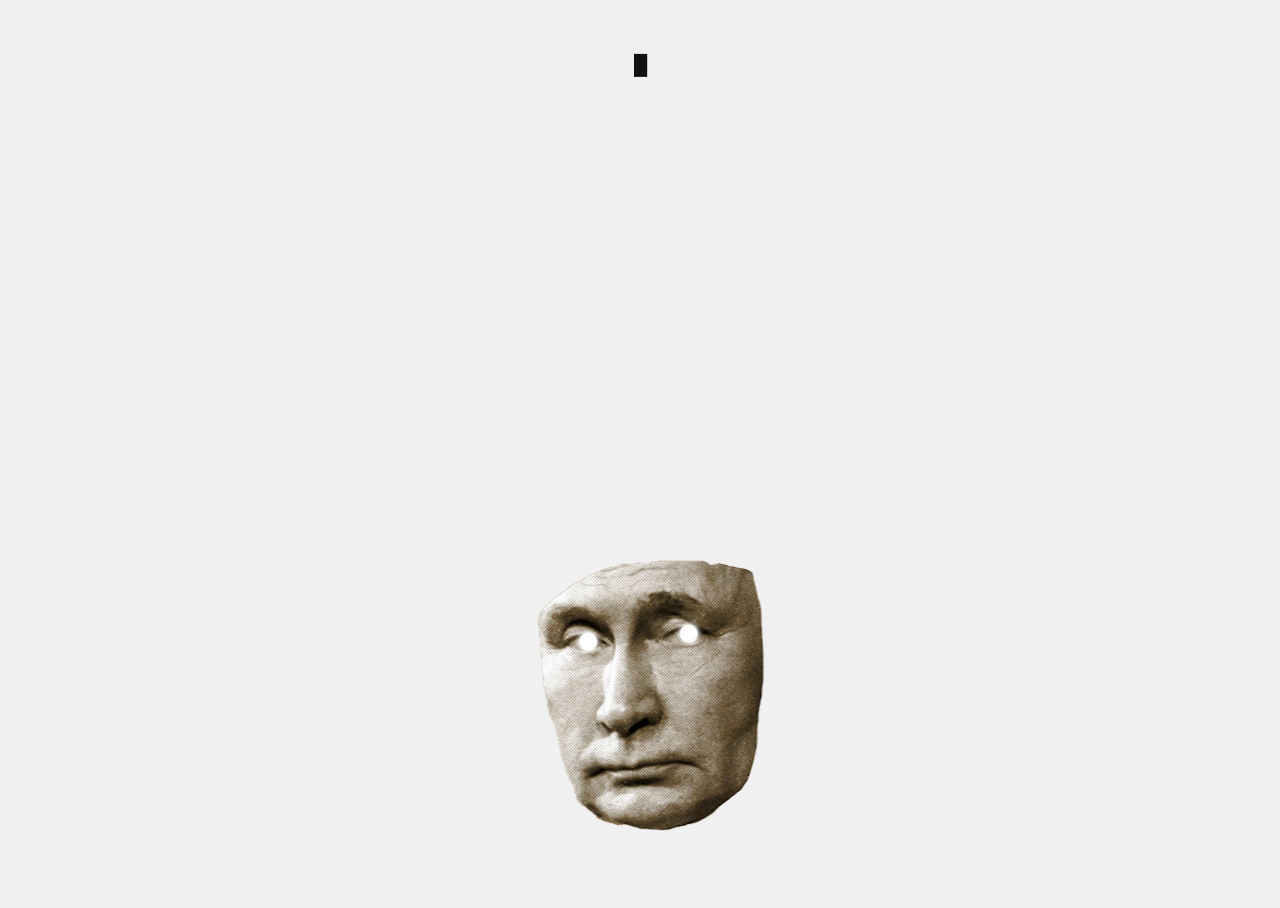
==== cabinet.html @ 61e0a9a3 "basic link to putin page" ====
<!DOCTYPE html>
<html lang="en">
<head>
    <meta charset="UTF-8">
    <meta name="viewport" content="width=device-width, initial-scale=1.0">
    <title>Document</title>
    <link rel="stylesheet" href="assets/css/cabinet.css">
</head>
<body>
    <div id="title"><span id="typed-text"></span><span id="cursor">█</span></div>
    
    <div id="back"><img class="svg" src="assets/img/back.svg" alt=""></div>
    <div id="front"><img class="svg" src="assets/img/front.svg" alt=""></div>
    <div id="file6"><img class="file" src="assets/img/file1.svg" alt=""></div>
    <div id="file5"><img class="file" src="assets/img/file3.svg" alt=""></div>
    <div id="file4"><img class="file" src="assets/img/file2.svg" alt=""></div>
    <div id="file3"><img class="file" src="assets/img/file1.svg" alt=""></div>
    <div id="file2"><img class="file" src="assets/img/file3.svg" alt=""></div>
    <div id="file1"><img class="file" src="assets/img/file2.svg" alt=""><a href="putin2.html"><img class="putinButton" src="assets/img/putin-face-slab.png" alt=""></a></div>

    <script src="https://cdn.jsdelivr.net/npm/gsap@3/dist/gsap.min.js"></script>
    <script src="assets/js/cabinet.js"></script>
</body>
</html>
---- assets/css/cabinet.css ----
html, body {
  height: 100%;
  overflow: hidden;
}

body {
  /* background: rgb(16, 16, 16); */
  background: rgb(240, 240, 240);
}

#title {
  position: absolute;
  top: 6%;
  left: 50%;
  transform: translateX(-50%);
  font-family: "Courier New", monospace;
  font-size: 22px;
  letter-spacing: 0.12em;
  color: #111;
  z-index: 20;
  user-select: none;
}

#cursor {
  margin-left: 4px;
  animation: blink 1s steps(1) infinite;
}

@keyframes blink {
  50% { opacity: 0; }
}


.svg {
  width: 100%;
  height: auto;
}

.file {
  width: 100%;
  height: auto;
}

.putinButton {
  position: absolute;
  left: 50%;
  top: 10%;
  transform: translateX(-50%);
  padding: 10px 20px;
  font-size: 16px;
  color: white;
  border: none;
  border-radius: 5px;
  cursor: pointer;
}

#back{
  position:absolute;
  left: 20%;
  top: 40%;
  width: 60%;
  z-index: 1;
}

#file6 {
  position: absolute;
  left: 25.5%;
  top: 35%;
  width: 49%;
  height: auto;
  z-index: 2;
}

#file5 {
  position: absolute;
  left: 25%;
  top: 39%;
  width: 50%;
  height: auto;
  z-index: 3;
}

#file4 {
  position: absolute;
  left: 24.5%;
  top: 43%;
  width: 51%;
  height: auto;
  z-index: 4;
}

#file3 {
  position: absolute;
  left: 24%;
  top: 47%;
  width: 52%;
  height: auto;
  z-index: 5;
}

#file2 {
  position: absolute;
  left: 23.5%;
  top: 51%;
  width: 53%;
  height: auto;
  z-index: 6;
}

#file1 {
  position: absolute;
  left: 23%;
  top: 55%;
  width: 54%;
  height: auto;
  z-index: 7;
}

#front{
  position: absolute;
  left: 15%;
  top: 70%;
  width: 70%;
  z-index: 8;
}

/* make files feel interactive */
[id^="file"] { cursor: pointer; }

/* helps GSAP transforms stay smooth */
#file1, #file2, #file3, #file4, #file5, #file6 {
  will-change: transform;
}

.file { pointer-events: none; }
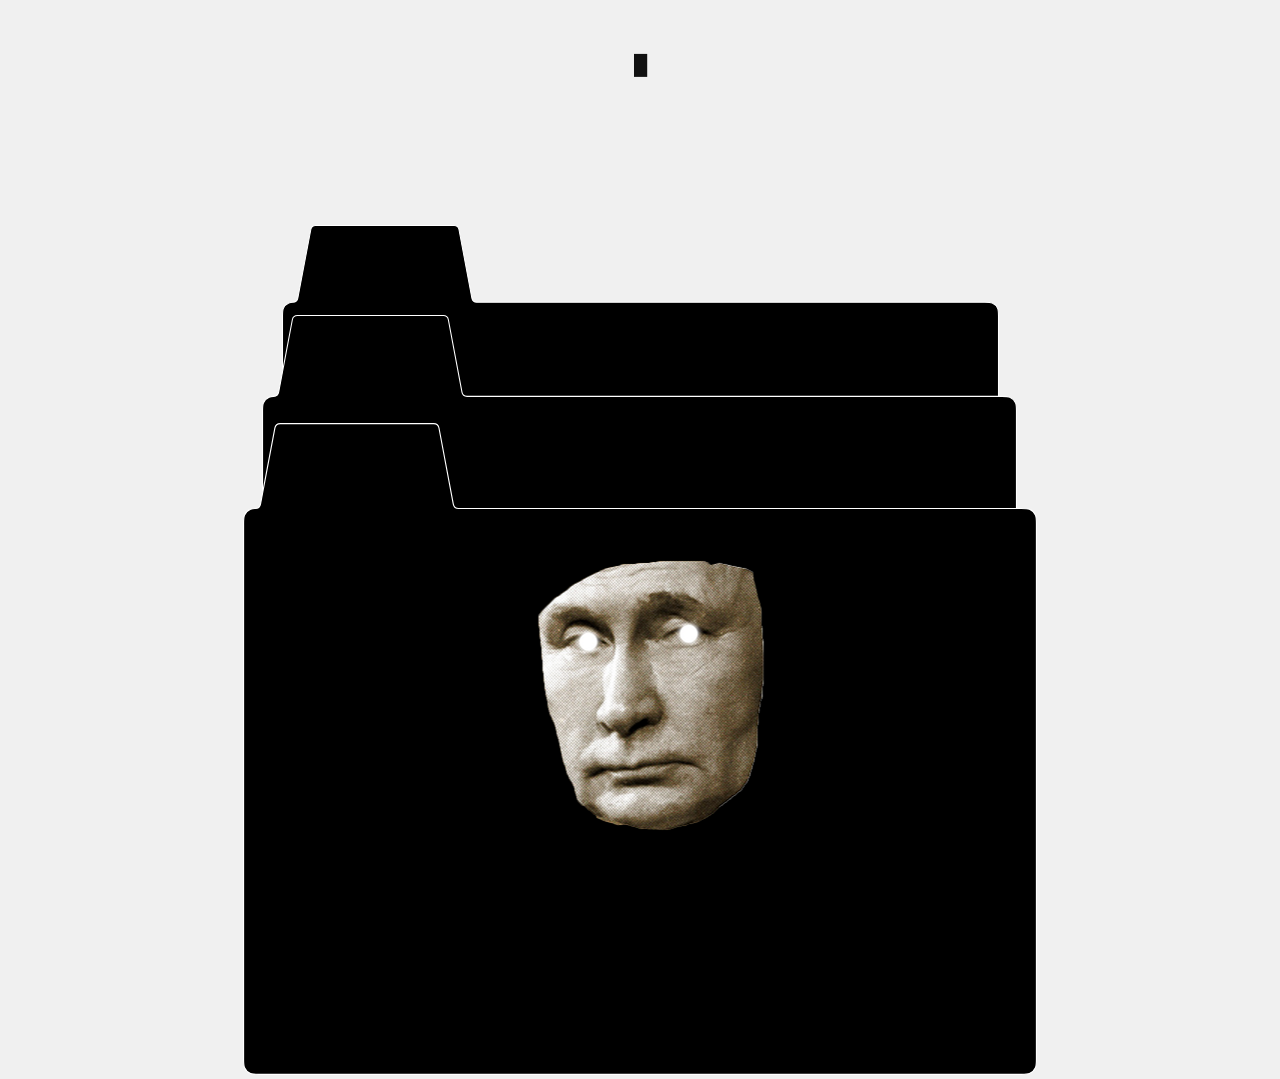
==== commit 8089ca6e: "black files" ====
--- a/cabinet.html
+++ b/cabinet.html
@@ -11,12 +11,15 @@
     
     <div id="back"><img class="svg" src="assets/img/back.svg" alt=""></div>
     <div id="front"><img class="svg" src="assets/img/front.svg" alt=""></div>
+    <div id="file9"><img class="file" src="assets/img/file1.svg" alt=""></div>
+    <div id="file8"><img class="file" src="assets/img/file3.svg" alt=""></div>
+    <div id="file7"><img class="file" src="assets/img/file2.svg" alt=""></div>
     <div id="file6"><img class="file" src="assets/img/file1.svg" alt=""></div>
     <div id="file5"><img class="file" src="assets/img/file3.svg" alt=""></div>
     <div id="file4"><img class="file" src="assets/img/file2.svg" alt=""></div>
     <div id="file3"><img class="file" src="assets/img/file1.svg" alt=""></div>
     <div id="file2"><img class="file" src="assets/img/file3.svg" alt=""></div>
-    <div id="file1"><img class="file" src="assets/img/file2.svg" alt=""><a href="putin2.html"><img class="putinButton" src="assets/img/putin-face-slab.png" alt=""></a></div>
+    <div id="file1"><img class="file" src="assets/img/file2.svg" alt=""><a href="putin.html"><img class="putinButton" src="assets/img/putin-face-slab.png" alt=""></a></div>
 
     <script src="https://cdn.jsdelivr.net/npm/gsap@3/dist/gsap.min.js"></script>
     <script src="assets/js/cabinet.js"></script>
--- a/assets/css/cabinet.css
+++ b/assets/css/cabinet.css
@@ -56,79 +56,106 @@
 
 #back{
   position:absolute;
-  left: 20%;
-  top: 40%;
-  width: 60%;
+  left: 15%;
+  top: 30%;
+  width: 70%;
   z-index: 1;
+}
+
+#file9 {
+  position: absolute;
+  left: 22%;
+  top: 25%;
+  width: 56%;
+  height: auto;
+  z-index: 2;
+}
+
+#file8 {
+  position: absolute;
+  left: 21.5%;
+  top: 27%;
+  width: 57%;
+  height: auto;
+  z-index: 3;
+}
+
+#file7 {
+  position: absolute;
+  left: 21%;
+  top: 31%;
+  width: 58%;
+  height: auto;
+  z-index: 4;
 }
 
 #file6 {
   position: absolute;
-  left: 25.5%;
+  left: 20.5%;
   top: 35%;
-  width: 49%;
+  width: 59%;
   height: auto;
-  z-index: 2;
+  z-index: 5;
 }
 
 #file5 {
   position: absolute;
-  left: 25%;
+  left: 20%;
   top: 39%;
-  width: 50%;
+  width: 60%;
   height: auto;
-  z-index: 3;
+  z-index: 6;
 }
 
 #file4 {
   position: absolute;
-  left: 24.5%;
+  left: 19.5%;
   top: 43%;
-  width: 51%;
+  width: 61%;
   height: auto;
-  z-index: 4;
+  z-index: 7;
 }
 
 #file3 {
   position: absolute;
-  left: 24%;
+  left: 19%;
   top: 47%;
-  width: 52%;
+  width: 62%;
   height: auto;
-  z-index: 5;
+  z-index: 8;
 }
 
 #file2 {
   position: absolute;
-  left: 23.5%;
+  left: 18.5%;
   top: 51%;
-  width: 53%;
+  width: 63%;
   height: auto;
-  z-index: 6;
+  z-index: 9;
 }
 
 #file1 {
   position: absolute;
-  left: 23%;
+  left: 18%;
   top: 55%;
-  width: 54%;
+  width: 64%;
   height: auto;
-  z-index: 7;
+  z-index: 10;
 }
 
 #front{
   position: absolute;
-  left: 15%;
+  left: 10%;
   top: 70%;
-  width: 70%;
-  z-index: 8;
+  width: 80%;
+  z-index: 11;
 }
 
 /* make files feel interactive */
 [id^="file"] { cursor: pointer; }
 
 /* helps GSAP transforms stay smooth */
-#file1, #file2, #file3, #file4, #file5, #file6 {
+#file1, #file2, #file3, #file4, #file5, #file6, #file7, #file8, #file9 {
   will-change: transform;
 }
 
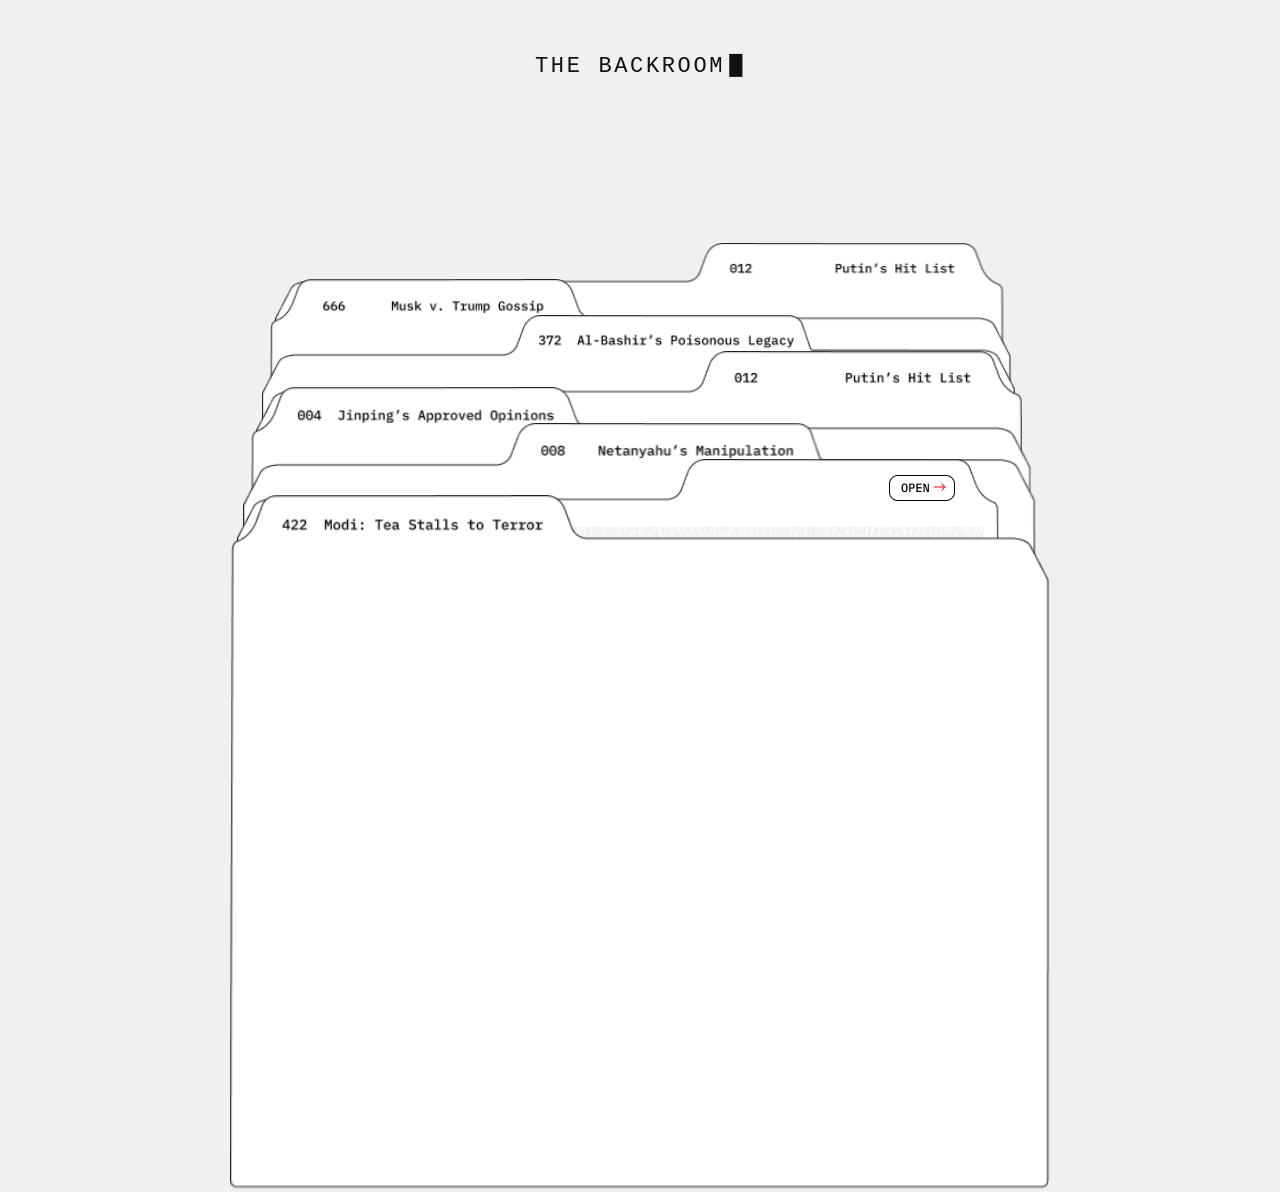
==== commit 5db77b90: "cabinet chabges" ====
--- a/cabinet.html
+++ b/cabinet.html
@@ -11,15 +11,14 @@
     
     <div id="back"><img class="svg" src="assets/img/back.svg" alt=""></div>
     <div id="front"><img class="svg" src="assets/img/front.svg" alt=""></div>
-    <div id="file9"><img class="file" src="assets/img/file1.svg" alt=""></div>
-    <div id="file8"><img class="file" src="assets/img/file3.svg" alt=""></div>
-    <div id="file7"><img class="file" src="assets/img/file2.svg" alt=""></div>
-    <div id="file6"><img class="file" src="assets/img/file1.svg" alt=""></div>
-    <div id="file5"><img class="file" src="assets/img/file3.svg" alt=""></div>
-    <div id="file4"><img class="file" src="assets/img/file2.svg" alt=""></div>
-    <div id="file3"><img class="file" src="assets/img/file1.svg" alt=""></div>
-    <div id="file2"><img class="file" src="assets/img/file3.svg" alt=""></div>
-    <div id="file1"><img class="file" src="assets/img/file2.svg" alt=""><a href="putin.html"><img class="putinButton" src="assets/img/putin-face-slab.png" alt=""></a></div>
+    <div id="file8"><img class="file" src="assets/img/folders/Group 32.png" alt=""></div>
+    <div id="file7"><img class="file" src="assets/img/folders/Group 34.png" alt=""></div>
+    <div id="file6"><img class="file" src="assets/img/folders/Group 37.png" alt=""></div>
+    <div id="file5"><img class="file" src="assets/img/folders/Group 33.png" alt=""></div>
+    <div id="file4"><img class="file" src="assets/img/folders/Group 36.png" alt=""></div>
+    <div id="file3"><img class="file" src="assets/img/folders/Group 38.png" alt=""></div>
+    <div id="file2"><img class="file" src="assets/img/folders/Putins-Hit-List-Folder.png" alt=""><a href="putin.html"><img class="putinButton" src="assets/img/folders/Button-Open.png" alt=""></a></div>
+    <div id="file1"><img class="file" src="assets/img/folders/Group 35.png" alt=""></div>
 
     <script src="https://cdn.jsdelivr.net/npm/gsap@3/dist/gsap.min.js"></script>
     <script src="assets/js/cabinet.js"></script>
--- a/assets/css/cabinet.css
+++ b/assets/css/cabinet.css
@@ -43,8 +43,8 @@
 
 .putinButton {
   position: absolute;
-  left: 50%;
-  top: 10%;
+  left: 85%;
+  top: 1%;
   transform: translateX(-50%);
   padding: 10px 20px;
   font-size: 16px;
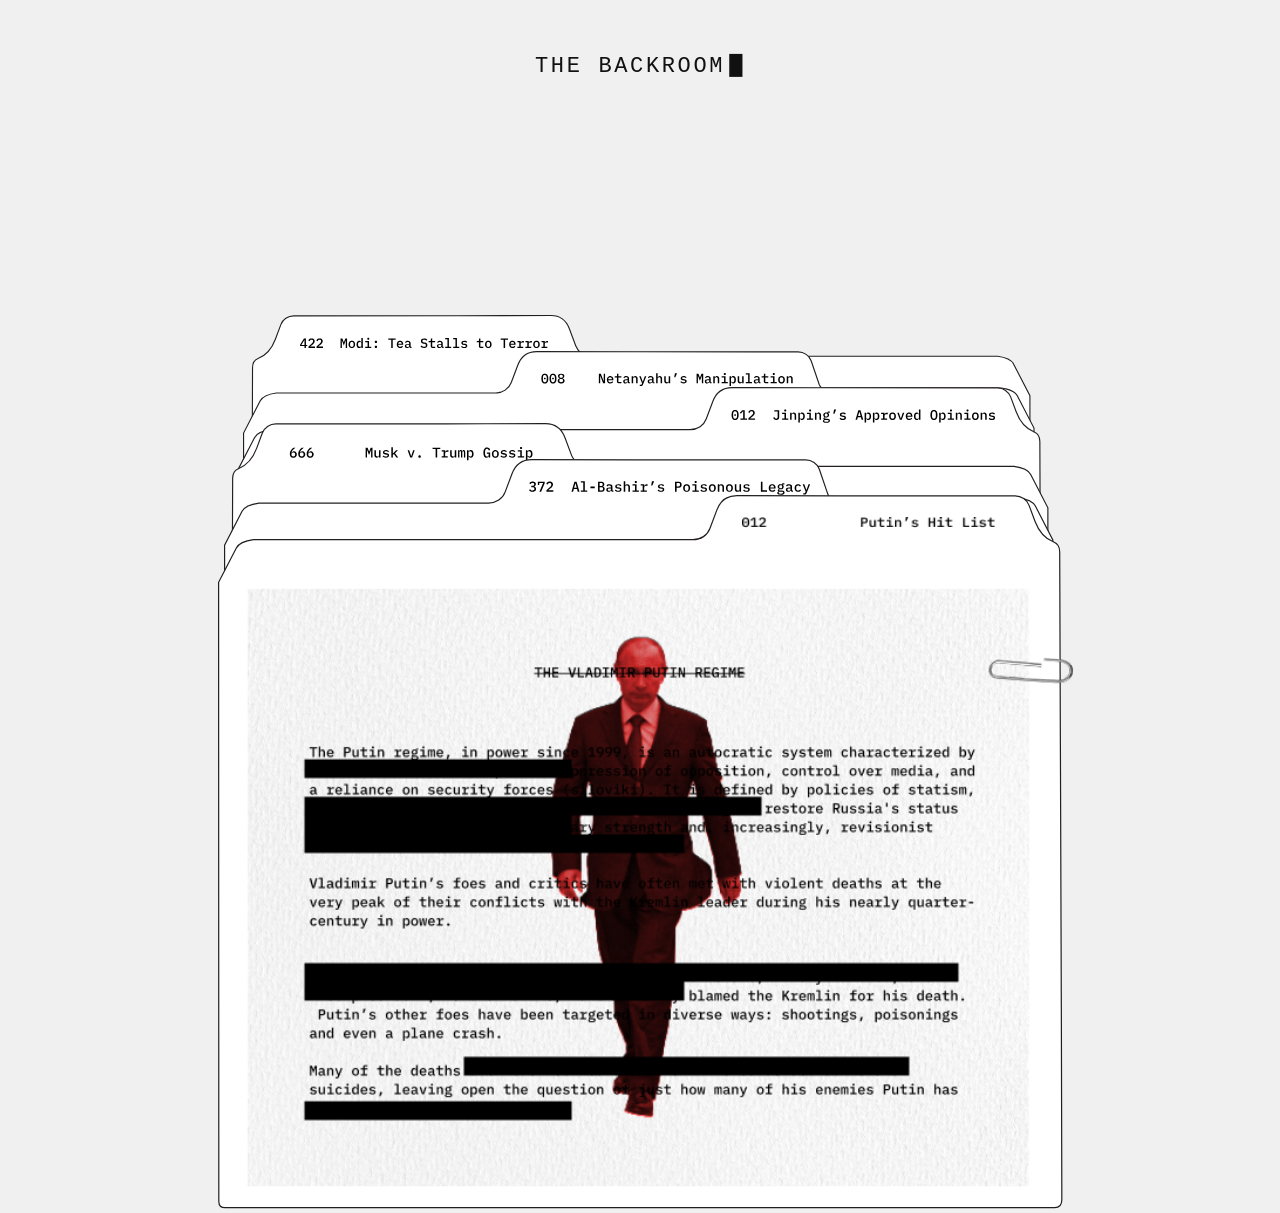
==== commit 3f582812: "cabinet fix" ====
--- a/cabinet.html
+++ b/cabinet.html
@@ -11,14 +11,16 @@
     
     <div id="back"><img class="svg" src="assets/img/back.svg" alt=""></div>
     <div id="front"><img class="svg" src="assets/img/front.svg" alt=""></div>
-    <div id="file8"><img class="file" src="assets/img/folders/Group 32.png" alt=""></div>
-    <div id="file7"><img class="file" src="assets/img/folders/Group 34.png" alt=""></div>
-    <div id="file6"><img class="file" src="assets/img/folders/Group 37.png" alt=""></div>
-    <div id="file5"><img class="file" src="assets/img/folders/Group 33.png" alt=""></div>
-    <div id="file4"><img class="file" src="assets/img/folders/Group 36.png" alt=""></div>
-    <div id="file3"><img class="file" src="assets/img/folders/Group 38.png" alt=""></div>
-    <div id="file2"><img class="file" src="assets/img/folders/Putins-Hit-List-Folder.png" alt=""><a href="putin.html"><img class="putinButton" src="assets/img/folders/Button-Open.png" alt=""></a></div>
-    <div id="file1"><img class="file" src="assets/img/folders/Group 35.png" alt=""></div>
+    <div id="file6"><img class="file" src="assets/img/SVGs/Group 35.svg" alt=""></div>
+    <div id="file5"><img class="file" src="assets/img/SVGs/Group 38.svg" alt=""></div>
+    <div id="file4"><img class="file" src="assets/img/SVGs/Group 33.svg" alt=""></div>
+    <div id="file3"><img class="file" src="assets/img/SVGs/Group 34.svg" alt=""></div>
+    <div id="file2"><img class="file" src="assets/img/SVGs/Group 37.svg" alt=""></div>
+    <div id="file1"><img class="file" src="assets/img/SVGs/Vector.svg" alt="">
+        <img id="fileName" src="assets/img/SVGs/012 Putin’s Hit List.png" alt="">
+        <img id="fileText" src="assets/img/SVGs/Group 51.png" alt="">
+        <a href="putin.html"><img id="putinButton" src="assets/img/SVGs/Group 29.svg" alt=""></a>
+    </div>
 
     <script src="https://cdn.jsdelivr.net/npm/gsap@3/dist/gsap.min.js"></script>
     <script src="assets/js/cabinet.js"></script>
--- a/assets/css/cabinet.css
+++ b/assets/css/cabinet.css
@@ -41,8 +41,29 @@
   height: auto;
 }
 
-.putinButton {
-  position: absolute;
+#fileName,
+#putinButton {
+  transition: opacity 0.2s ease;
+}
+
+.hide {
+  opacity: 0;
+  pointer-events: none;
+}
+
+#putinButton {
+  opacity: 0;
+  pointer-events: none;
+}
+
+#putinButton.show {
+  opacity: 1;
+  pointer-events: auto;
+}
+
+#putinButton {
+  position: absolute;
+  width: 8%;
   left: 85%;
   top: 1%;
   transform: translateX(-50%);
@@ -54,6 +75,26 @@
   cursor: pointer;
 }
 
+#fileName {
+  position: absolute;
+  width: 30%;
+  left: 62%;
+  top: 3%;
+}
+
+#fileText {
+  position: absolute;
+  width: 100%;
+  left: 53.5%;
+  top: 55%;
+  transform: translate(-50%, -50%);
+  font-family: "Courier New", monospace;
+  font-size: 18px;
+  color: #111;
+  z-index: 12;
+  user-select: none;
+}
+
 #back{
   position:absolute;
   left: 15%;
@@ -64,81 +105,81 @@
 
 #file9 {
   position: absolute;
-  left: 22%;
+  left: 21%;
   top: 25%;
-  width: 56%;
+  width: 58%;
   height: auto;
   z-index: 2;
 }
 
 #file8 {
   position: absolute;
-  left: 21.5%;
+  left: 20.5%;
   top: 27%;
-  width: 57%;
+  width: 59%;
   height: auto;
   z-index: 3;
 }
 
 #file7 {
   position: absolute;
-  left: 21%;
+  left: 20%;
   top: 31%;
-  width: 58%;
+  width: 60%;
   height: auto;
   z-index: 4;
 }
 
 #file6 {
   position: absolute;
-  left: 20.5%;
+  left: 19.5%;
   top: 35%;
-  width: 59%;
+  width: 61%;
   height: auto;
   z-index: 5;
 }
 
 #file5 {
   position: absolute;
-  left: 20%;
+  left: 19%;
   top: 39%;
-  width: 60%;
+  width: 62%;
   height: auto;
   z-index: 6;
 }
 
 #file4 {
   position: absolute;
-  left: 19.5%;
+  left: 18.5%;
   top: 43%;
-  width: 61%;
+  width: 63%;
   height: auto;
   z-index: 7;
 }
 
 #file3 {
   position: absolute;
-  left: 19%;
+  left: 18%;
   top: 47%;
-  width: 62%;
+  width: 64%;
   height: auto;
   z-index: 8;
 }
 
 #file2 {
   position: absolute;
-  left: 18.5%;
+  left: 17.5%;
   top: 51%;
-  width: 63%;
+  width: 65%;
   height: auto;
   z-index: 9;
 }
 
 #file1 {
   position: absolute;
-  left: 18%;
+  left: 17%;
   top: 55%;
-  width: 64%;
+  width: 66%;
   height: auto;
   z-index: 10;
 }
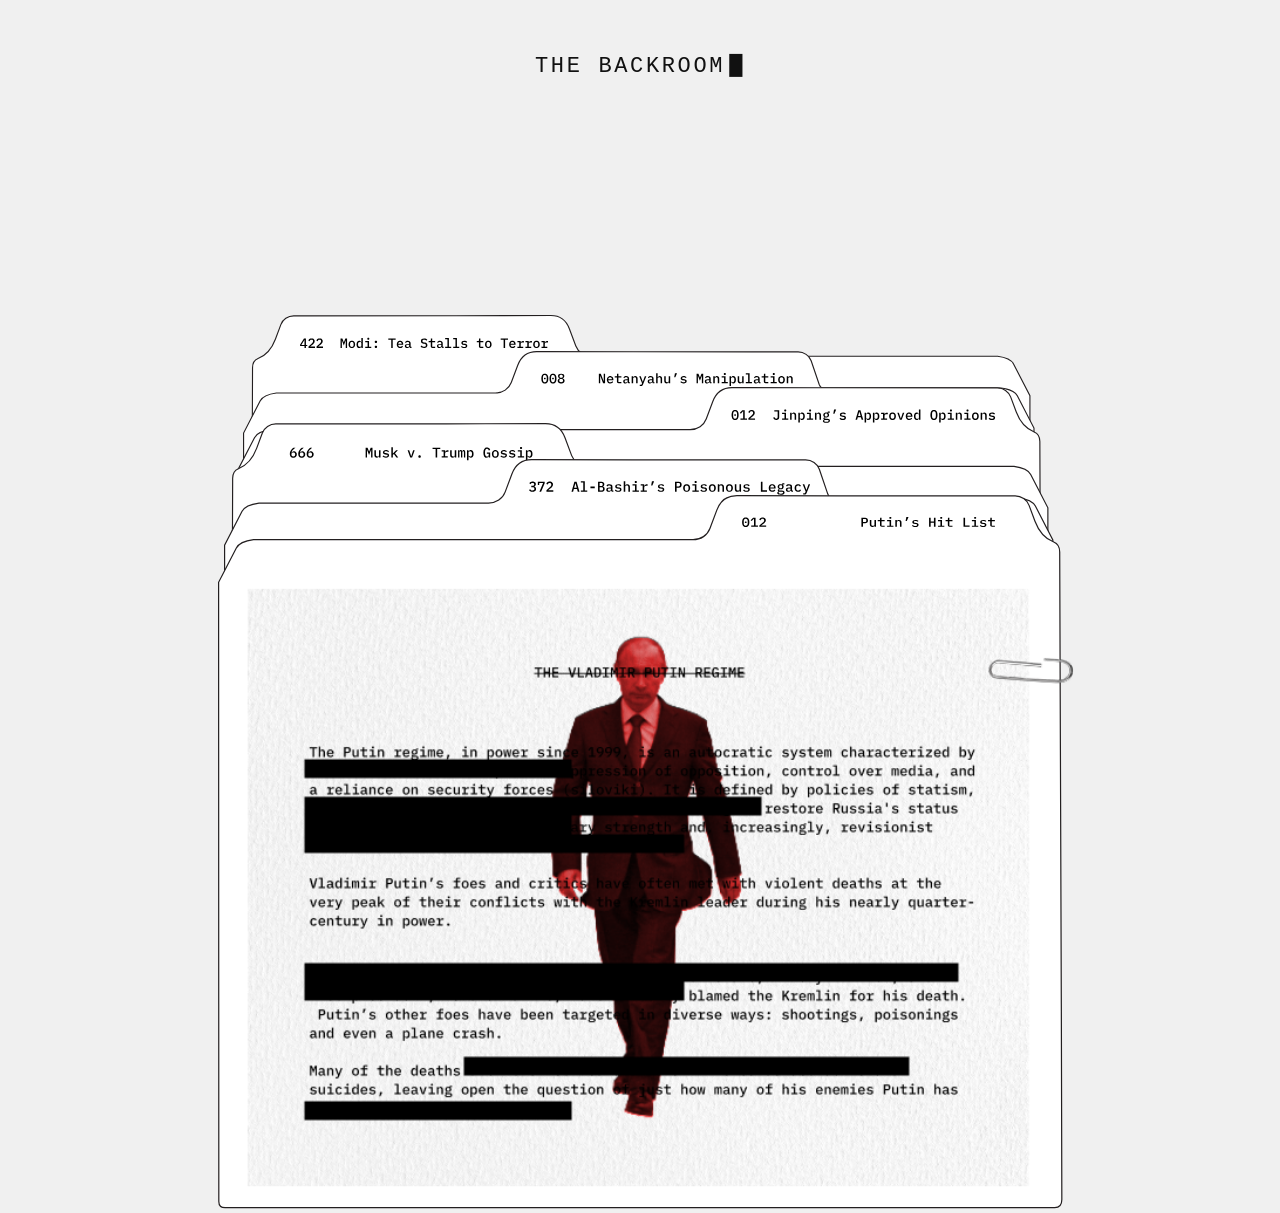
==== commit f09bf851: "fix text in cabinet" ====
--- a/cabinet.html
+++ b/cabinet.html
@@ -17,7 +17,7 @@
     <div id="file3"><img class="file" src="assets/img/SVGs/Group 34.svg" alt=""></div>
     <div id="file2"><img class="file" src="assets/img/SVGs/Group 37.svg" alt=""></div>
     <div id="file1"><img class="file" src="assets/img/SVGs/Vector.svg" alt="">
-        <img id="fileName" src="assets/img/SVGs/012 Putin’s Hit List.png" alt="">
+        <img id="fileName" src="assets/img/SVGs/012.svg" alt="">
         <img id="fileText" src="assets/img/SVGs/Group 51.png" alt="">
         <a href="putin.html"><img id="putinButton" src="assets/img/SVGs/Group 29.svg" alt=""></a>
     </div>
--- a/assets/css/cabinet.css
+++ b/assets/css/cabinet.css
@@ -63,8 +63,8 @@
 
 #putinButton {
   position: absolute;
-  width: 8%;
-  left: 85%;
+  width: 10%;
+  left: 87%;
   top: 1%;
   transform: translateX(-50%);
   padding: 10px 20px;
